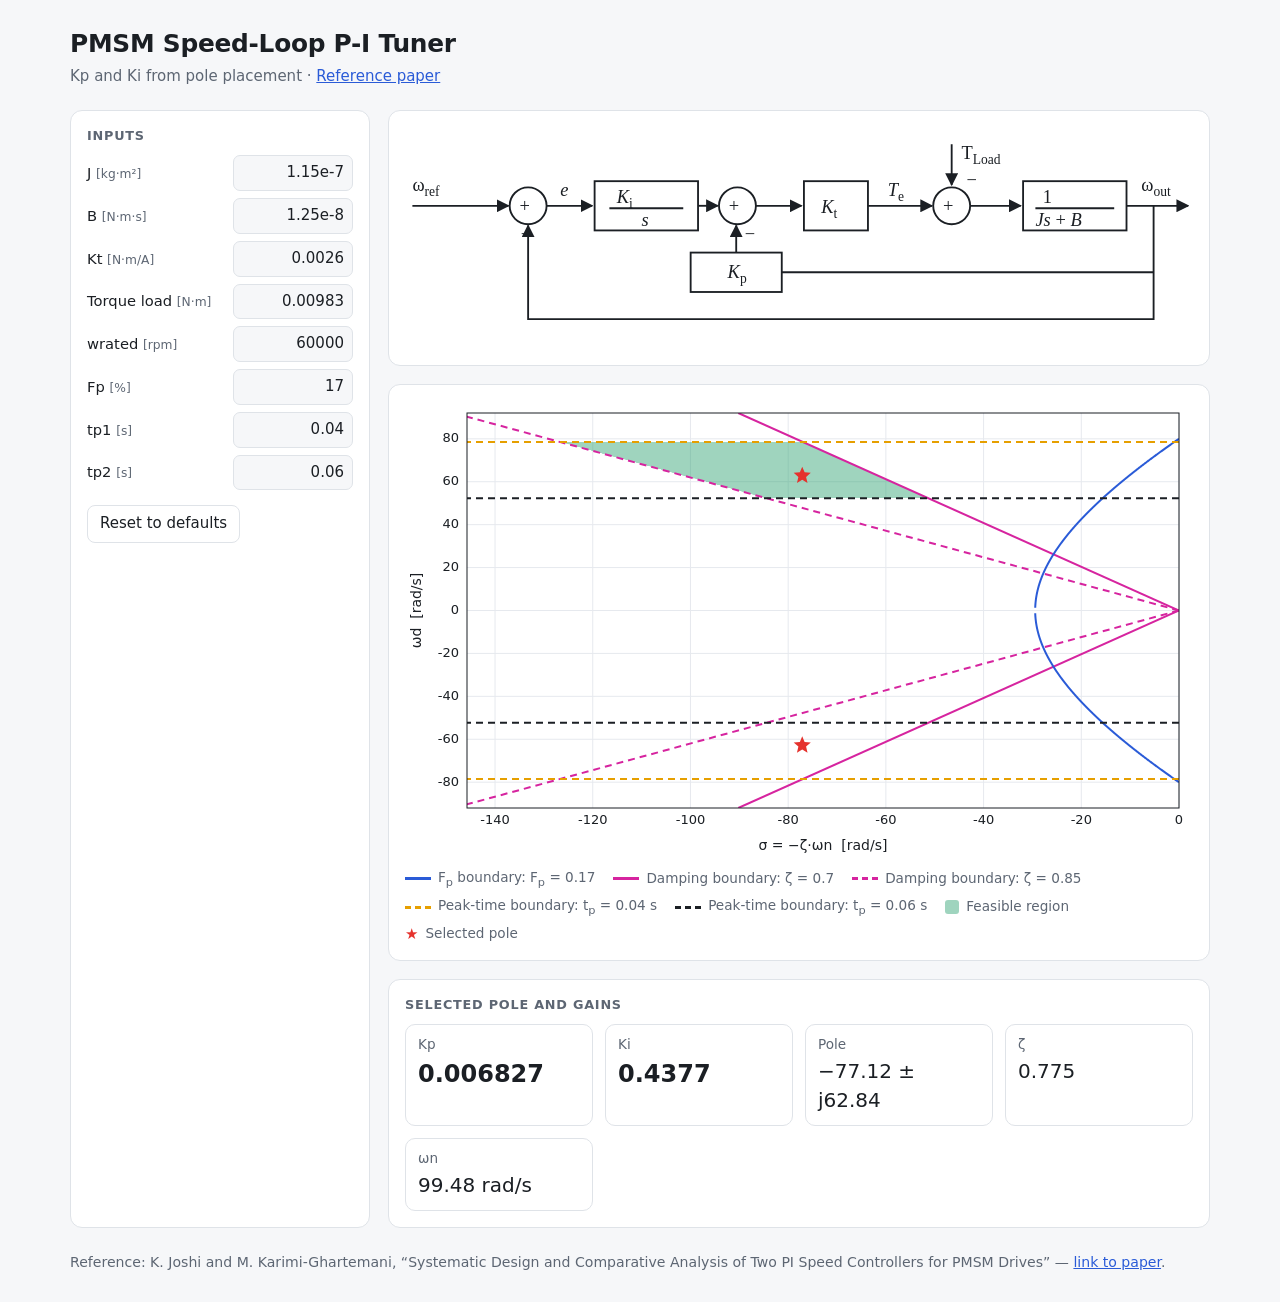
==== pmsm-p-i-tuner/index.html @ 866f01ae "Add P-I speed-loop tuner web app and a left-side hero card for it Co-Authored-By: Claude Sonnet 5.5 " ====
<!DOCTYPE html>
<html lang="en">
<head>
<meta charset="utf-8">
<meta name="viewport" content="width=device-width, initial-scale=1">
<title>PMSM Speed-Loop P-I Tuner</title>
<style>
  :root {
    --bg: #f6f7f9; --card: #ffffff; --fg: #1b1f24; --muted: #5d6673; --border: #dfe3e8; --grid: #e6e9ee;
    --accent: #2a5bd7; --fp: #2a5bd7; --zeta: #d6249f; --tp1: #e69f00; --tp2: #1b1f24;
    --region: 42, 160, 110; --pole: #e5322d;
  }
  @media (prefers-color-scheme: dark) {
    :root {
      --bg: #0f1216; --card: #171b21; --fg: #e8ebef; --muted: #99a3b0; --border: #2a313a; --grid: #262d36;
      --accent: #6c93ff; --fp: #6c93ff; --zeta: #ff5fc0; --tp1: #ffb62e; --tp2: #e8ebef;
      --region: 70, 200, 140; --pole: #ff6b66;
    }
  }
  * { box-sizing: border-box; }
  body { margin: 0; background: var(--bg); color: var(--fg);
         font: 15px/1.45 system-ui, -apple-system, "Segoe UI", Roboto, sans-serif; }
  header, main, footer { max-width: 1180px; margin: 0 auto; padding: 0 20px; }
  header { padding-top: 26px; padding-bottom: 6px; }
  h1 { margin: 0; font-size: 1.55rem; letter-spacing: -0.01em; }
  .sub { margin: 4px 0 0; color: var(--muted); }
  a { color: var(--accent); }
  main { display: grid; grid-template-columns: 300px 1fr; gap: 18px; padding-top: 16px; padding-bottom: 20px; }
  @media (max-width: 860px) { main { grid-template-columns: 1fr; } }
  .card { background: var(--card); border: 1px solid var(--border); border-radius: 12px; padding: 16px; }
  .card h2 { margin: 0 0 10px; font-size: 0.8rem; text-transform: uppercase; letter-spacing: .06em; color: var(--muted); }
  .field { display: grid; grid-template-columns: 1fr 120px; gap: 8px; align-items: center; margin: 7px 0; }
  .field label { font-size: .92rem; }
  .field label small { color: var(--muted); }
  .field input { width: 100%; padding: 6px 8px; border: 1px solid var(--border); border-radius: 7px;
                 background: var(--bg); color: var(--fg); font: inherit; text-align: right; }
  .field input:focus { outline: 2px solid var(--accent); outline-offset: -1px; }
  .field input.bad { border-color: var(--pole); }
  button { margin-top: 8px; padding: 7px 12px; border: 1px solid var(--border); border-radius: 8px;
           background: transparent; color: var(--fg); font: inherit; cursor: pointer; }
  button:hover { border-color: var(--accent); }
  #msg { margin-top: 10px; color: var(--pole); min-height: 1.2em; font-size: .9rem; }
  .right { display: grid; gap: 18px; min-width: 0; }
  canvas { width: 100%; display: block; }
  #legend { list-style: none; display: flex; flex-wrap: wrap; gap: 6px 18px; padding: 10px 0 0; margin: 0; font-size: .85rem; color: var(--muted); }
  #legend li { display: flex; align-items: center; gap: 7px; }
  .sw { display: inline-block; width: 26px; height: 0; border-top: 3px solid; }
  .sw.dash { border-top-style: dashed; }
  .sw.box { width: 14px; height: 14px; border: 0; border-radius: 3px; }
  .sw.star { width: auto; height: auto; border: 0; font-size: 15px; line-height: 1; }
  #results { display: grid; grid-template-columns: repeat(auto-fit, minmax(150px, 1fr)); gap: 12px; }
  .stat { border: 1px solid var(--border); border-radius: 10px; padding: 10px 12px; }
  .stat .k { color: var(--muted); font-size: .85rem; }
  .stat .v { font-size: 1.25rem; font-variant-numeric: tabular-nums; margin-top: 2px; }
  .stat.big .v { font-size: 1.5rem; font-weight: 600; }
  #diagram { width: 100%; height: auto; color: var(--fg); }
  #diagram text { fill: currentColor; font-family: Georgia, "Times New Roman", serif; font-size: 15px; }
  #diagram .blk { fill: none; stroke: currentColor; stroke-width: 1.5; }
  #diagram .ln { stroke: currentColor; stroke-width: 1.5; fill: none; }
  footer { padding-top: 4px; padding-bottom: 30px; color: var(--muted); font-size: .88rem; }
</style>
</head>
<body>
<header>
  <h1>PMSM Speed-Loop P-I Tuner</h1>
  <p class="sub">Kp and Ki from pole placement &middot; <a id="paper-link" href="#">Reference paper</a></p>
</header>

<main>
  <section class="card" id="inputs">
    <h2>Inputs</h2>
    <form id="form" autocomplete="off" onsubmit="return false"></form>
    <button type="button" id="reset">Reset to defaults</button>
    <div id="msg" role="alert"></div>
  </section>

  <div class="right">
    <section class="card">
      <svg id="diagram" viewBox="0 0 640 175" role="img" aria-label="P-I speed control loop">
        <defs>
          <marker id="ah" viewBox="0 0 10 10" refX="9" refY="5" markerWidth="7" markerHeight="7" orient="auto-start-reverse">
            <path d="M0,0 L10,5 L0,10 z" fill="currentColor"/>
          </marker>
        </defs>
        <text x="6" y="52">&omega;<tspan font-size="11" dy="4">ref</tspan></text>
        <line class="ln" x1="6" y1="64" x2="84" y2="64" marker-end="url(#ah)"/>
        <circle class="blk" cx="100" cy="64" r="15"/>
        <text x="93" y="69" font-size="14">+</text><text x="94" y="92" font-size="14">&minus;</text>
        <line class="ln" x1="115" y1="64" x2="152" y2="64" marker-end="url(#ah)"/>
        <text x="126" y="56" font-style="italic">e</text>
        <rect class="blk" x="154" y="44" width="84" height="40"/>
        <text x="172" y="62" font-size="14" font-style="italic">K<tspan font-size="11" dy="4" font-style="normal">i</tspan></text>
        <line class="ln" x1="166" y1="66" x2="226" y2="66"/><text x="192" y="80" font-size="13" font-style="italic">s</text>
        <line class="ln" x1="238" y1="64" x2="254" y2="64" marker-end="url(#ah)"/>
        <circle class="blk" cx="270" cy="64" r="15"/>
        <text x="263" y="69" font-size="14">+</text><text x="276" y="92" font-size="14">&minus;</text>
        <line class="ln" x1="285" y1="64" x2="322" y2="64" marker-end="url(#ah)"/>
        <rect class="blk" x="324" y="44" width="52" height="40"/>
        <text x="338" y="70" font-style="italic">K<tspan font-size="11" dy="4" font-style="normal">t</tspan></text>
        <line class="ln" x1="376" y1="64" x2="428" y2="64" marker-end="url(#ah)"/>
        <text x="392" y="56" font-style="italic">T<tspan font-size="11" dy="4" font-style="normal">e</tspan></text>
        <circle class="blk" cx="444" cy="64" r="15"/>
        <text x="437" y="69" font-size="14">+</text><text x="456" y="48" font-size="14">&minus;</text>
        <line class="ln" x1="444" y1="14" x2="444" y2="47" marker-end="url(#ah)"/>
        <text x="452" y="26">T<tspan font-size="11" dy="4">Load</tspan></text>
        <line class="ln" x1="459" y1="64" x2="500" y2="64" marker-end="url(#ah)"/>
        <rect class="blk" x="502" y="44" width="84" height="40"/>
        <text x="518" y="62" font-size="13">1</text><line class="ln" x1="512" y1="66" x2="576" y2="66"/>
        <text x="512" y="80" font-size="13"><tspan font-style="italic">Js</tspan> + <tspan font-style="italic">B</tspan></text>
        <line class="ln" x1="586" y1="64" x2="636" y2="64" marker-end="url(#ah)"/>
        <text x="598" y="52">&omega;<tspan font-size="11" dy="4">out</tspan></text>
        <polyline class="ln" points="608,64 608,156 100,156 100,80" marker-end="url(#ah)"/>
        <polyline class="ln" points="608,118 306,118"/>
        <rect class="blk" x="232" y="102" width="74" height="32"/>
        <text x="262" y="123" font-style="italic">K<tspan font-size="11" dy="4" font-style="normal">p</tspan></text>
        <line class="ln" x1="269" y1="102" x2="269" y2="80" marker-end="url(#ah)"/>
      </svg>
    </section>

    <section class="card">
      <canvas id="plot" aria-label="Closed-loop pole boundaries"></canvas>
      <ul id="legend"></ul>
    </section>

    <section class="card">
      <h2>Selected pole and gains</h2>
      <div id="results"></div>
    </section>
  </div>
</main>

<footer>
  Reference: K. Joshi and M. Karimi-Ghartemani, &ldquo;Systematic Design and Comparative Analysis of Two PI Speed
  Controllers for PMSM Drives&rdquo; &mdash; <a id="paper-link2" href="#">link to paper</a>.
</footer>

<script src="js/solver.js"></script>
<script src="js/app.js"></script>
</body>
</html>
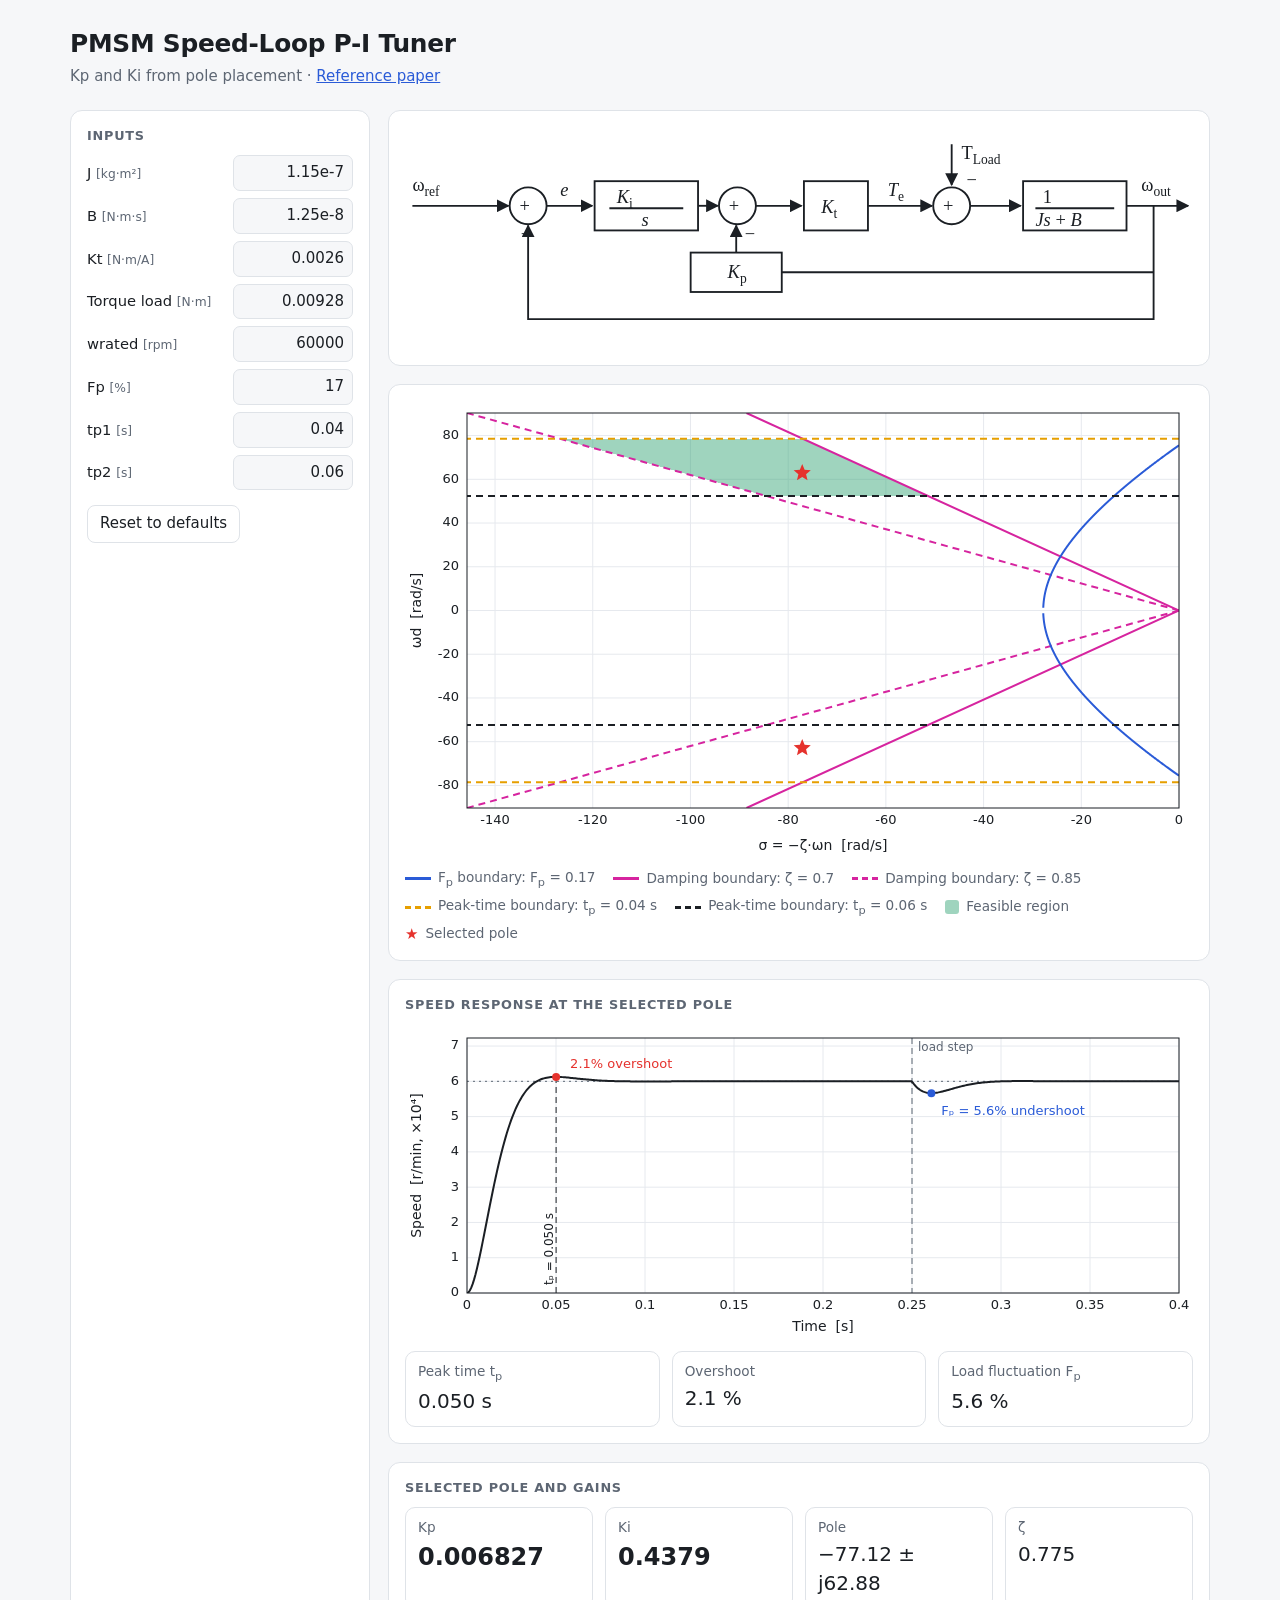
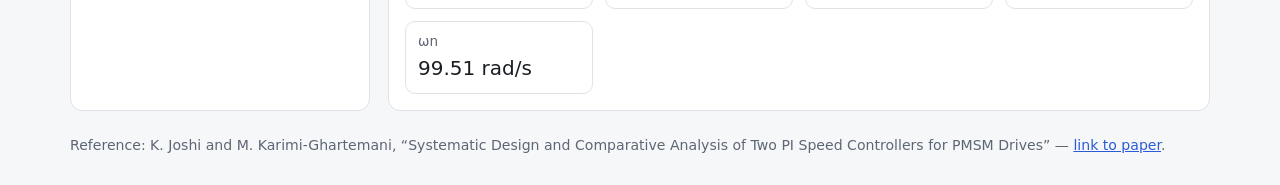
==== commit 0545441a: "Add speed-response plot (rated-speed step, then load step) to the PI and P-I tuners and hero cards S" ====
--- a/pmsm-p-i-tuner/index.html
+++ b/pmsm-p-i-tuner/index.html
@@ -48,7 +48,7 @@
   .sw.dash { border-top-style: dashed; }
   .sw.box { width: 14px; height: 14px; border: 0; border-radius: 3px; }
   .sw.star { width: auto; height: auto; border: 0; font-size: 15px; line-height: 1; }
-  #results { display: grid; grid-template-columns: repeat(auto-fit, minmax(150px, 1fr)); gap: 12px; }
+  #results, #resp-stats { display: grid; grid-template-columns: repeat(auto-fit, minmax(150px, 1fr)); gap: 12px; }
   .stat { border: 1px solid var(--border); border-radius: 10px; padding: 10px 12px; }
   .stat .k { color: var(--muted); font-size: .85rem; }
   .stat .v { font-size: 1.25rem; font-variant-numeric: tabular-nums; margin-top: 2px; }
@@ -123,6 +123,12 @@
     </section>
 
     <section class="card">
+      <h2>Speed response at the selected pole</h2>
+      <canvas id="resp" aria-label="Speed response to a rated-speed step and a load-torque step"></canvas>
+      <div id="resp-stats" style="margin-top:12px"></div>
+    </section>
+
+    <section class="card">
       <h2>Selected pole and gains</h2>
       <div id="results"></div>
     </section>
@@ -134,7 +140,7 @@
   Controllers for PMSM Drives&rdquo; &mdash; <a id="paper-link2" href="#">link to paper</a>.
 </footer>
 
-<script src="js/solver.js"></script>
-<script src="js/app.js"></script>
+<script src="js/solver.js?v=2"></script>
+<script src="js/app.js?v=2"></script>
 </body>
 </html>
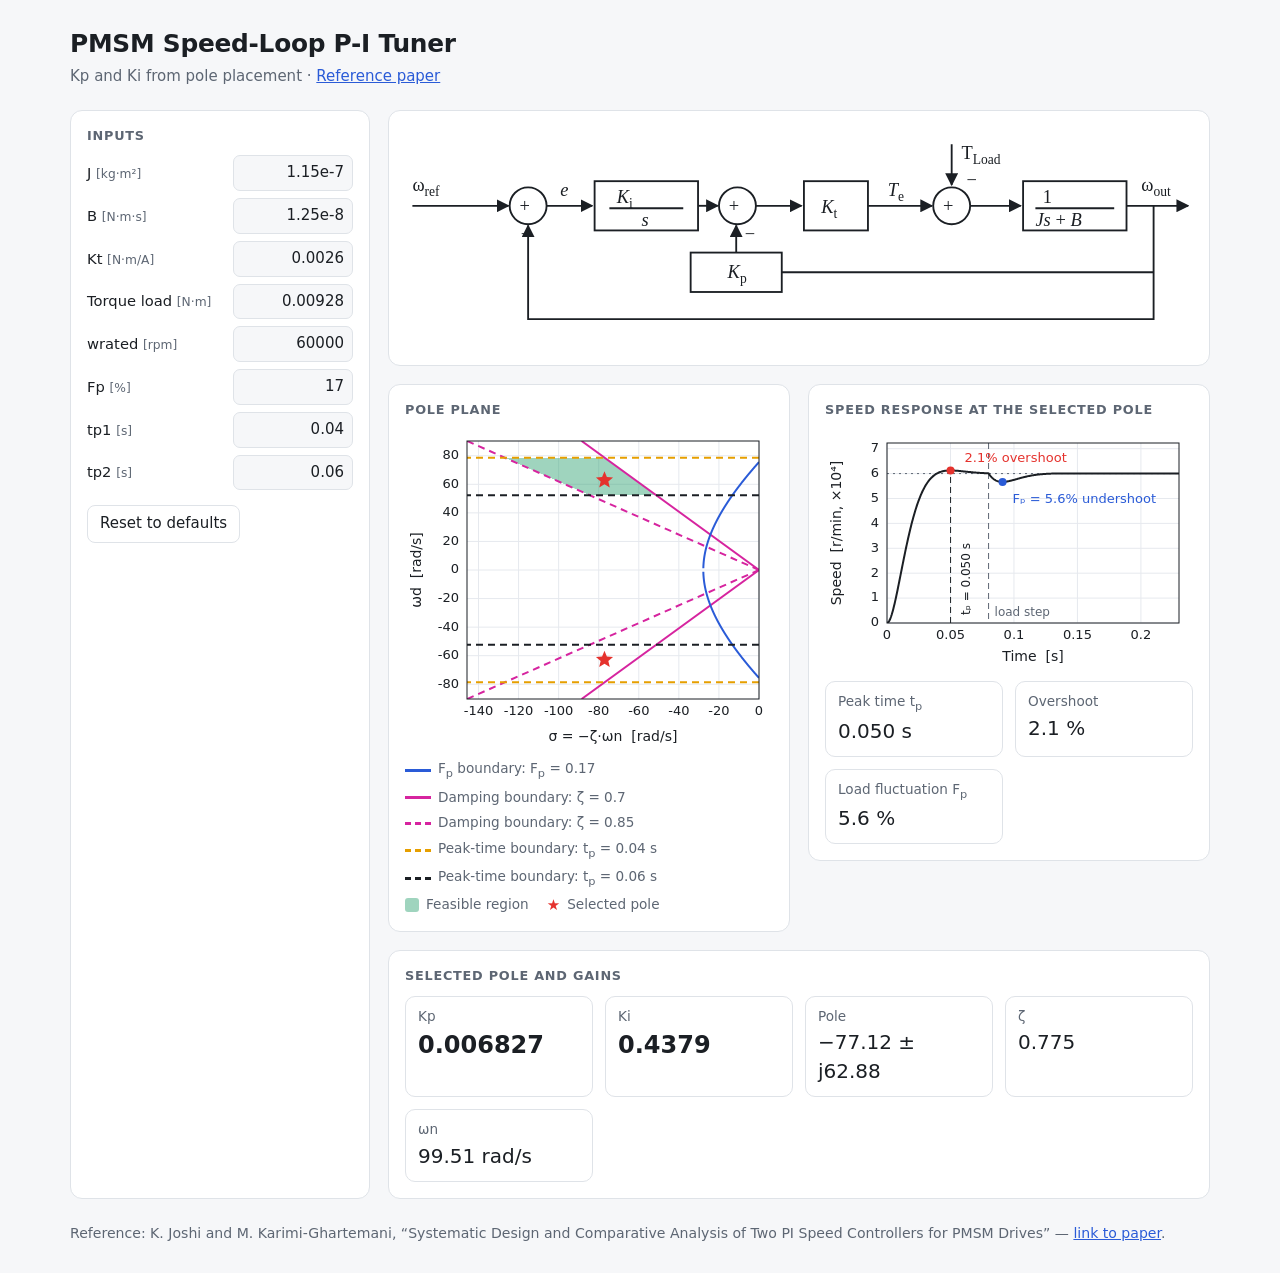
==== commit 18579abb: "Show pole plane and speed response side by side; apply the load step once the speed has settled Co-A" ====
--- a/pmsm-p-i-tuner/index.html
+++ b/pmsm-p-i-tuner/index.html
@@ -28,6 +28,8 @@
   main { display: grid; grid-template-columns: 300px 1fr; gap: 18px; padding-top: 16px; padding-bottom: 20px; }
   @media (max-width: 860px) { main { grid-template-columns: 1fr; } }
   .card { background: var(--card); border: 1px solid var(--border); border-radius: 12px; padding: 16px; }
+  .pair { display: grid; grid-template-columns: 1fr; gap: 18px; align-items: start; }
+  @media (min-width: 1180px) { .pair { grid-template-columns: 1fr 1fr; } }
   .card h2 { margin: 0 0 10px; font-size: 0.8rem; text-transform: uppercase; letter-spacing: .06em; color: var(--muted); }
   .field { display: grid; grid-template-columns: 1fr 120px; gap: 8px; align-items: center; margin: 7px 0; }
   .field label { font-size: .92rem; }
@@ -117,7 +119,9 @@
       </svg>
     </section>
 
+    <div class="pair">
     <section class="card">
+      <h2>Pole plane</h2>
       <canvas id="plot" aria-label="Closed-loop pole boundaries"></canvas>
       <ul id="legend"></ul>
     </section>
@@ -127,6 +131,7 @@
       <canvas id="resp" aria-label="Speed response to a rated-speed step and a load-torque step"></canvas>
       <div id="resp-stats" style="margin-top:12px"></div>
     </section>
+    </div>
 
     <section class="card">
       <h2>Selected pole and gains</h2>
@@ -140,7 +145,7 @@
   Controllers for PMSM Drives&rdquo; &mdash; <a id="paper-link2" href="#">link to paper</a>.
 </footer>
 
-<script src="js/solver.js?v=2"></script>
-<script src="js/app.js?v=2"></script>
+<script src="js/solver.js?v=3"></script>
+<script src="js/app.js?v=4"></script>
 </body>
 </html>
